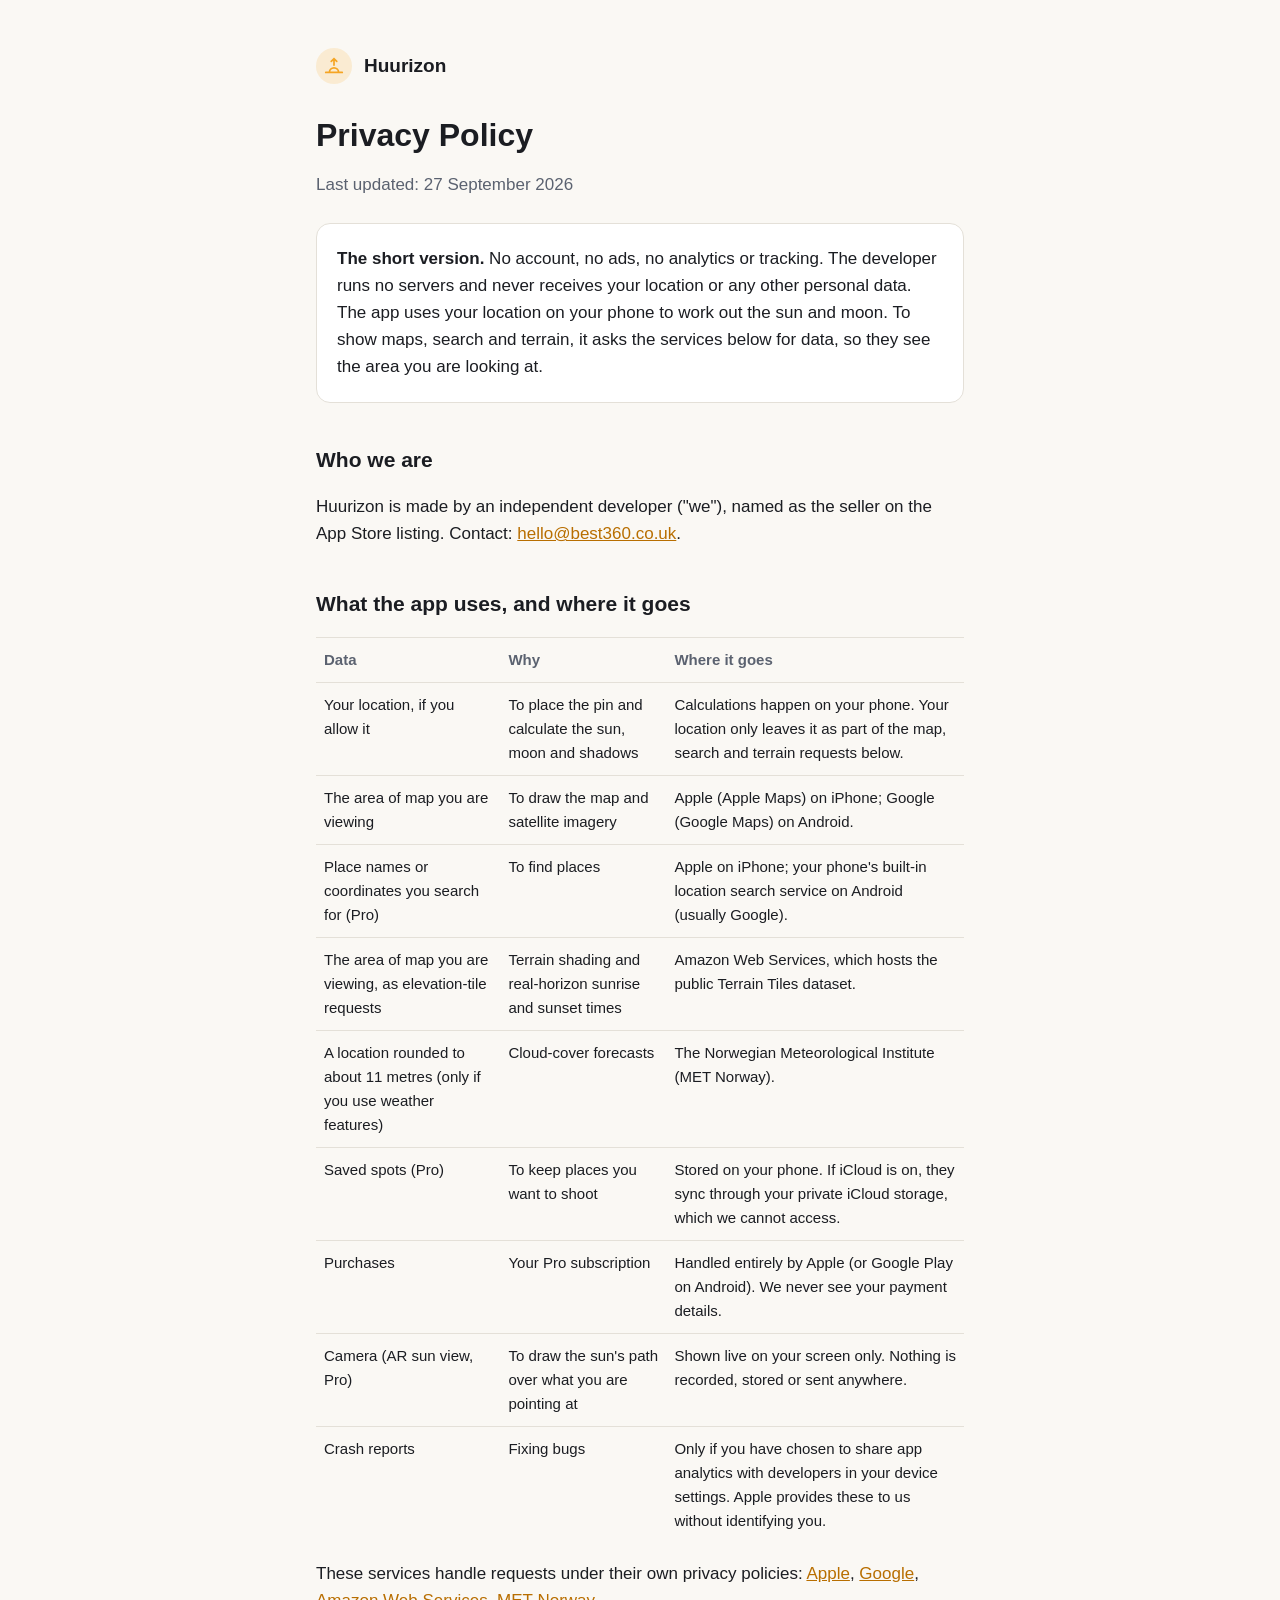
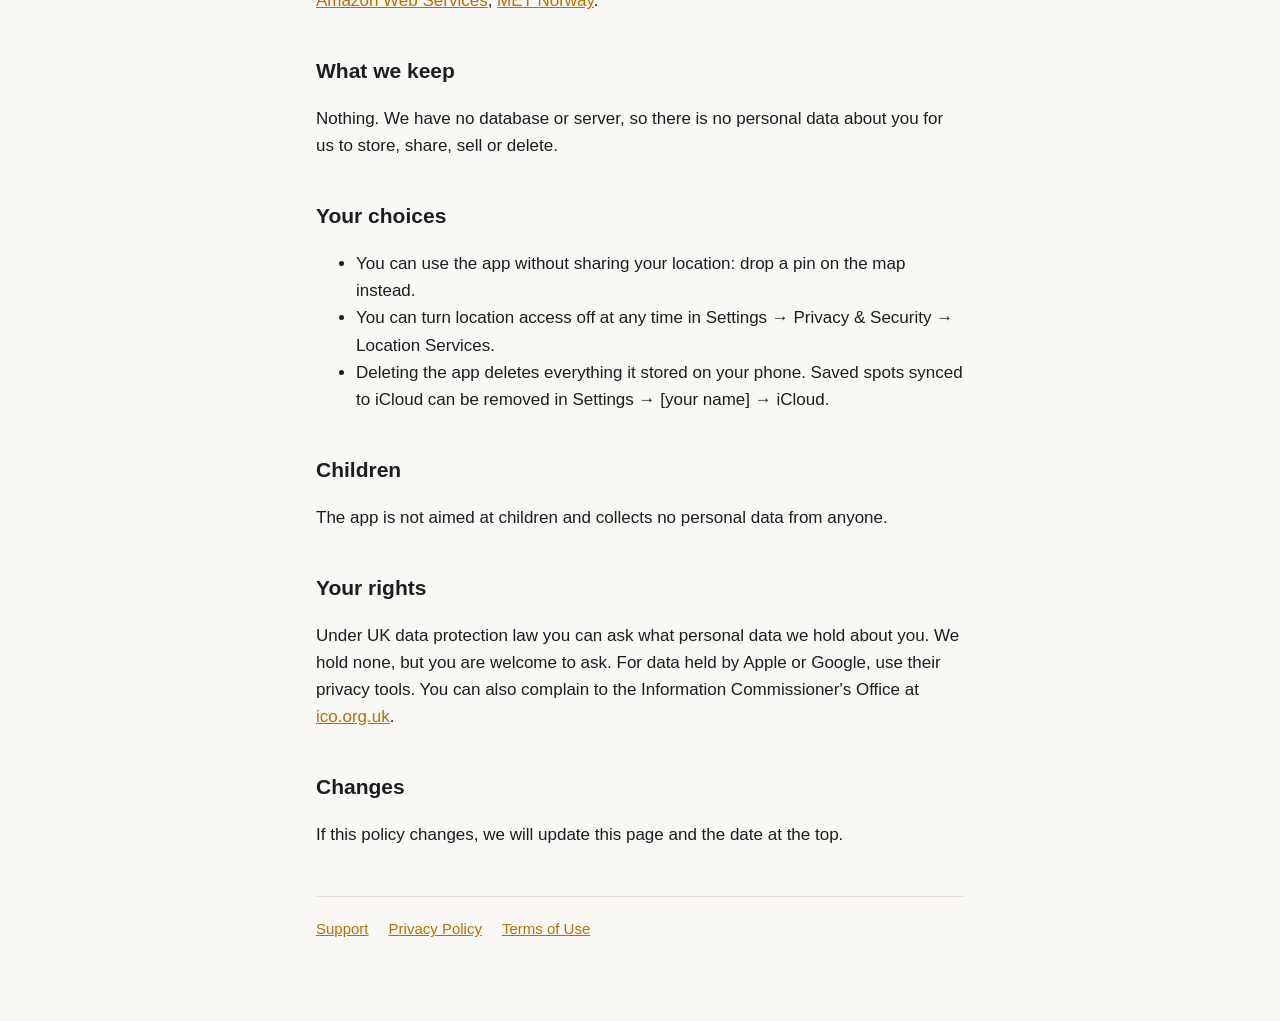
==== privacy.html @ f7f64479 "Add Huurizon support, privacy and terms pages Co-Authored-By: Claude Opus 5.5 <noreply@anthropic.com" ====
<!doctype html>
<html lang="en">
<head><meta charset="utf-8"><meta name="viewport" content="width=device-width, initial-scale=1"><link rel="stylesheet" href="style.css"><title>Huurizon — Privacy Policy</title></head>
<body><main>
<header><span class="mark"><svg width="22" height="22" viewBox="0 0 24 24" fill="none" stroke="#F5A524" stroke-width="1.9" stroke-linecap="round" aria-hidden="true"><path d="M3 19h18M7 19a5 5 0 0110 0M12 4v7M9 7l3-3 3 3"/></svg></span><a href="index.html">Huurizon</a></header>
<h1>Privacy Policy</h1>
<p class="muted">Last updated: 27 September 2026</p>
<div class="summary">
<p><strong>The short version.</strong> No account, no ads, no analytics or tracking. The developer runs no servers and never receives your location or any other personal data. The app uses your location on your phone to work out the sun and moon. To show maps, search and terrain, it asks the services below for data, so they see the area you are looking at.</p>
</div>
<h2>Who we are</h2>
<p>Huurizon is made by an independent developer ("we"), named as the seller on the App Store listing. Contact: <a href="mailto:hello@best360.co.uk">hello@best360.co.uk</a>.</p>
<h2>What the app uses, and where it goes</h2>
<table>
<thead><tr><th>Data</th><th>Why</th><th>Where it goes</th></tr></thead>
<tbody>
<tr><td>Your location, if you allow it</td><td>To place the pin and calculate the sun, moon and shadows</td><td>Calculations happen on your phone. Your location only leaves it as part of the map, search and terrain requests below.</td></tr>
<tr><td>The area of map you are viewing</td><td>To draw the map and satellite imagery</td><td>Apple (Apple Maps) on iPhone; Google (Google Maps) on Android.</td></tr>
<tr><td>Place names or coordinates you search for (Pro)</td><td>To find places</td><td>Apple on iPhone; your phone's built-in location search service on Android (usually Google).</td></tr>
<tr><td>The area of map you are viewing, as elevation-tile requests</td><td>Terrain shading and real-horizon sunrise and sunset times</td><td>Amazon Web Services, which hosts the public Terrain Tiles dataset.</td></tr>
<tr><td>A location rounded to about 11 metres (only if you use weather features)</td><td>Cloud-cover forecasts</td><td>The Norwegian Meteorological Institute (MET Norway).</td></tr>
<tr><td>Saved spots (Pro)</td><td>To keep places you want to shoot</td><td>Stored on your phone. If iCloud is on, they sync through your private iCloud storage, which we cannot access.</td></tr>
<tr><td>Purchases</td><td>Your Pro subscription</td><td>Handled entirely by Apple (or Google Play on Android). We never see your payment details.</td></tr>
<tr><td>Camera (AR sun view, Pro)</td><td>To draw the sun's path over what you are pointing at</td><td>Shown live on your screen only. Nothing is recorded, stored or sent anywhere.</td></tr>
<tr><td>Crash reports</td><td>Fixing bugs</td><td>Only if you have chosen to share app analytics with developers in your device settings. Apple provides these to us without identifying you.</td></tr>
</tbody>
</table>
<p>These services handle requests under their own privacy policies: <a href="https://www.apple.com/legal/privacy/">Apple</a>, <a href="https://policies.google.com/privacy">Google</a>, <a href="https://aws.amazon.com/privacy/">Amazon Web Services</a>, <a href="https://www.met.no/en">MET Norway</a>.</p>
<h2>What we keep</h2>
<p>Nothing. We have no database or server, so there is no personal data about you for us to store, share, sell or delete.</p>
<h2>Your choices</h2>
<ul>
<li>You can use the app without sharing your location: drop a pin on the map instead.</li>
<li>You can turn location access off at any time in Settings → Privacy &amp; Security → Location Services.</li>
<li>Deleting the app deletes everything it stored on your phone. Saved spots synced to iCloud can be removed in Settings → [your name] → iCloud.</li>
</ul>
<h2>Children</h2>
<p>The app is not aimed at children and collects no personal data from anyone.</p>
<h2>Your rights</h2>
<p>Under UK data protection law you can ask what personal data we hold about you. We hold none, but you are welcome to ask. For data held by Apple or Google, use their privacy tools. You can also complain to the Information Commissioner's Office at <a href="https://ico.org.uk">ico.org.uk</a>.</p>
<h2>Changes</h2>
<p>If this policy changes, we will update this page and the date at the top.</p>
<nav><a href="index.html">Support</a><a href="privacy.html">Privacy Policy</a><a href="terms.html">Terms of Use</a></nav>
</main></body>
</html>
---- style.css ----
:root{--bg:#FAF8F4;--text:#1B1D22;--muted:#5B6270;--rule:#E4E0D8;--accent:#B86E00;--card:#FFFFFF}
@media (prefers-color-scheme:dark){:root{--bg:#0E1117;--text:#F3F1EC;--muted:#A6ADBA;--rule:#262B35;--accent:#F5A524;--card:#161A22}}
*{box-sizing:border-box}
body{margin:0;background:var(--bg);color:var(--text);font:17px/1.6 -apple-system,BlinkMacSystemFont,"SF Pro Text","Helvetica Neue",sans-serif;-webkit-font-smoothing:antialiased}
main{max-width:680px;margin:0 auto;padding:48px 16px 80px}
header{display:flex;align-items:center;gap:12px;margin-bottom:32px}
header a{color:var(--text);text-decoration:none;font-weight:700;font-size:19px}
.mark{width:36px;height:36px;border-radius:18px;background:rgba(245,165,36,.16);display:flex;align-items:center;justify-content:center;flex-shrink:0}
h1{font-size:32px;line-height:1.2;margin:0 0 8px}
h2{font-size:21px;margin:40px 0 8px}
p,li{color:var(--text)}
.muted{color:var(--muted)}
a{color:var(--accent)}
table{width:100%;border-collapse:collapse;margin:16px 0;font-size:15px}
th,td{text-align:left;vertical-align:top;padding:10px 8px;border-top:1px solid var(--rule)}
th{color:var(--muted);font-weight:600}
.summary{background:var(--card);border:1px solid var(--rule);border-radius:14px;padding:4px 20px;margin:24px 0}
nav{display:flex;gap:20px;flex-wrap:wrap;margin-top:48px;padding-top:20px;border-top:1px solid var(--rule);font-size:15px}
@media (max-width:520px){table,thead,tbody,tr,th,td{display:block}thead{display:none}td{border-top:0;padding:2px 0}tr{border-top:1px solid var(--rule);padding:10px 0}td:first-child{font-weight:600}}
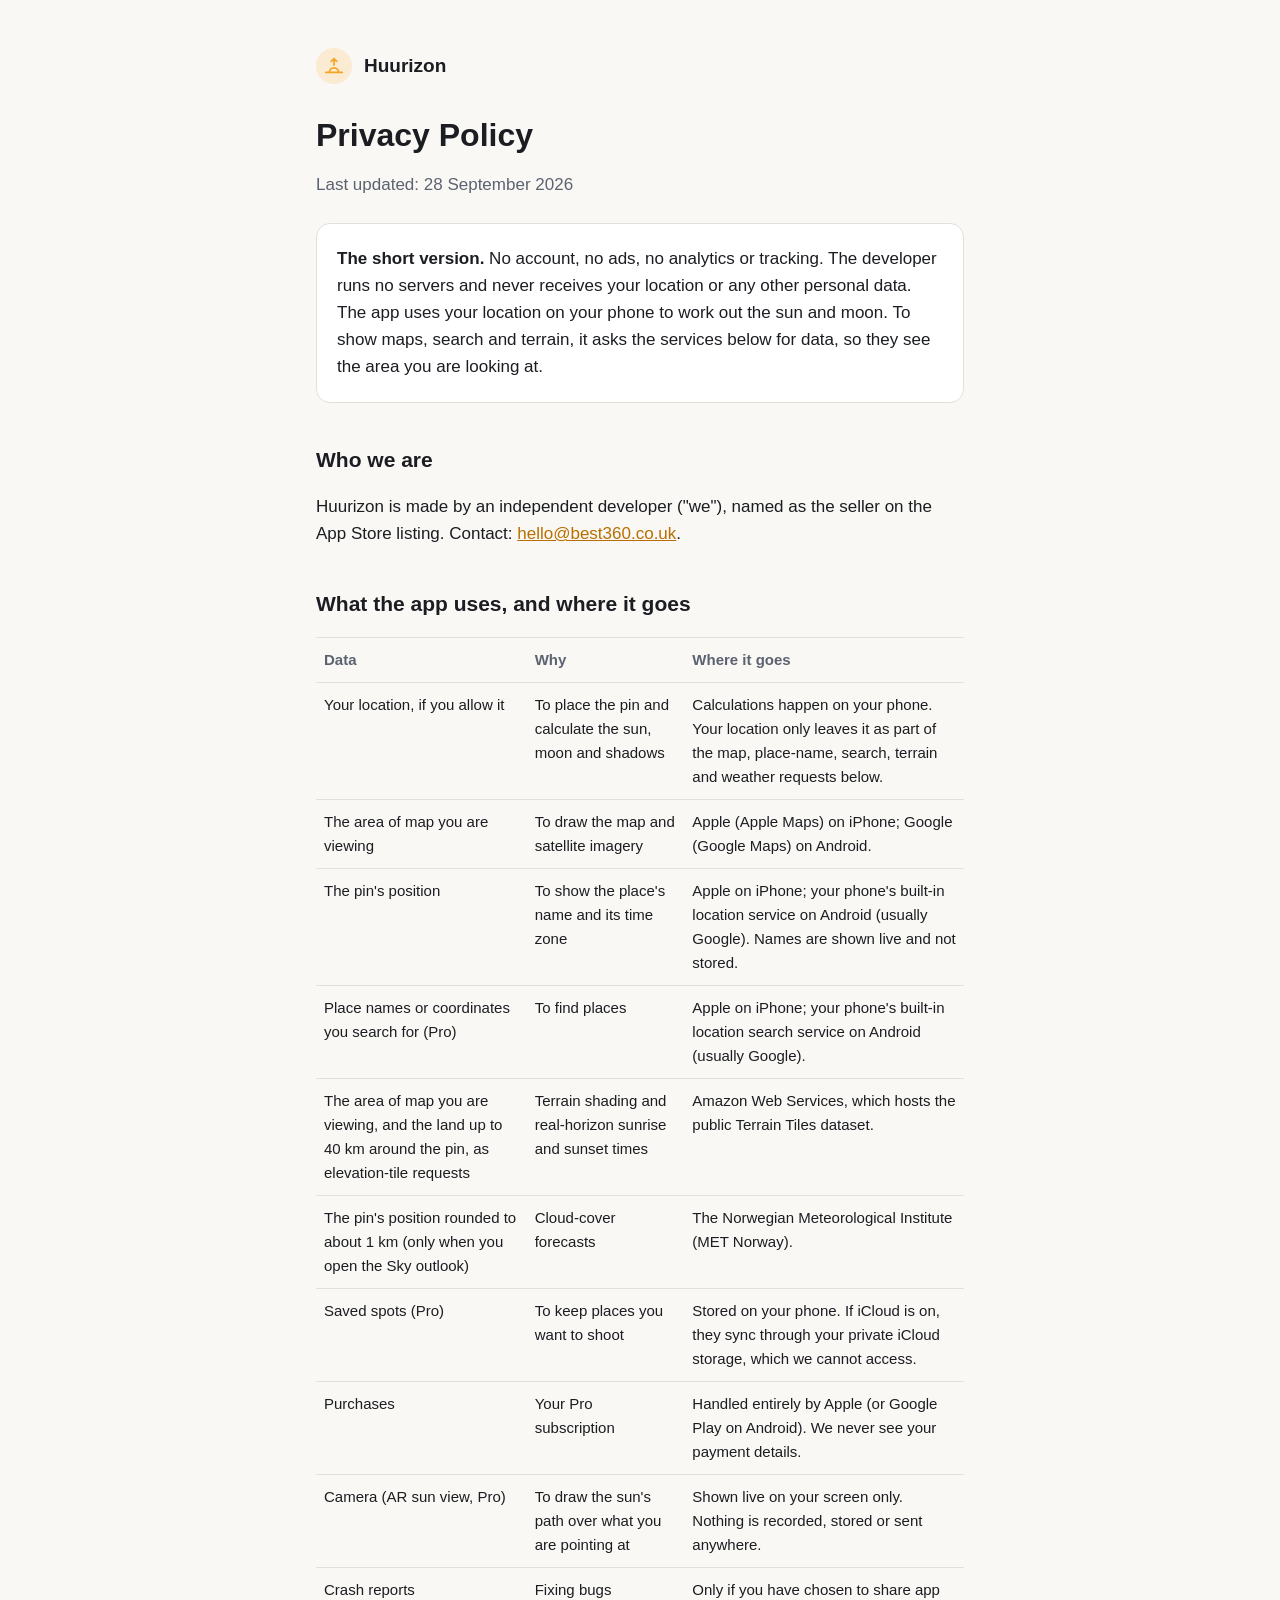
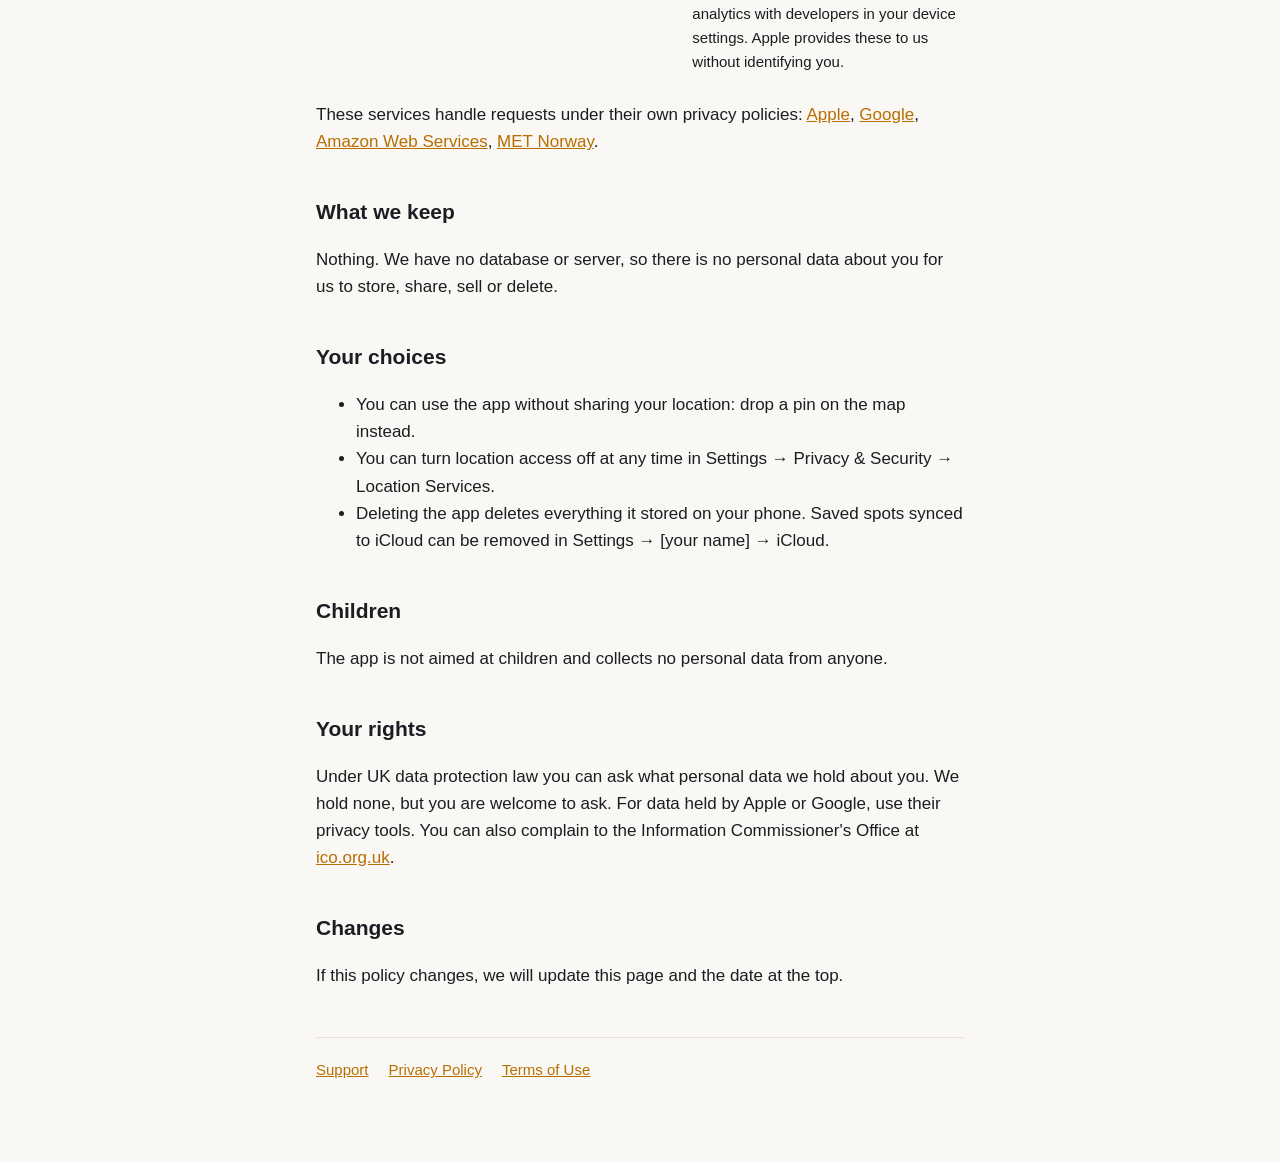
==== commit d0db367b: "Privacy policy: match what the app sends - Pin position goes to Apple (iPhone) or the phone's locati" ====
--- a/privacy.html
+++ b/privacy.html
@@ -4,7 +4,7 @@
 <body><main>
 <header><span class="mark"><svg width="22" height="22" viewBox="0 0 24 24" fill="none" stroke="#F5A524" stroke-width="1.9" stroke-linecap="round" aria-hidden="true"><path d="M3 19h18M7 19a5 5 0 0110 0M12 4v7M9 7l3-3 3 3"/></svg></span><a href="index.html">Huurizon</a></header>
 <h1>Privacy Policy</h1>
-<p class="muted">Last updated: 27 September 2026</p>
+<p class="muted">Last updated: 28 September 2026</p>
 <div class="summary">
 <p><strong>The short version.</strong> No account, no ads, no analytics or tracking. The developer runs no servers and never receives your location or any other personal data. The app uses your location on your phone to work out the sun and moon. To show maps, search and terrain, it asks the services below for data, so they see the area you are looking at.</p>
 </div>
@@ -14,11 +14,12 @@
 <table>
 <thead><tr><th>Data</th><th>Why</th><th>Where it goes</th></tr></thead>
 <tbody>
-<tr><td>Your location, if you allow it</td><td>To place the pin and calculate the sun, moon and shadows</td><td>Calculations happen on your phone. Your location only leaves it as part of the map, search and terrain requests below.</td></tr>
+<tr><td>Your location, if you allow it</td><td>To place the pin and calculate the sun, moon and shadows</td><td>Calculations happen on your phone. Your location only leaves it as part of the map, place-name, search, terrain and weather requests below.</td></tr>
 <tr><td>The area of map you are viewing</td><td>To draw the map and satellite imagery</td><td>Apple (Apple Maps) on iPhone; Google (Google Maps) on Android.</td></tr>
+<tr><td>The pin's position</td><td>To show the place's name and its time zone</td><td>Apple on iPhone; your phone's built-in location service on Android (usually Google). Names are shown live and not stored.</td></tr>
 <tr><td>Place names or coordinates you search for (Pro)</td><td>To find places</td><td>Apple on iPhone; your phone's built-in location search service on Android (usually Google).</td></tr>
-<tr><td>The area of map you are viewing, as elevation-tile requests</td><td>Terrain shading and real-horizon sunrise and sunset times</td><td>Amazon Web Services, which hosts the public Terrain Tiles dataset.</td></tr>
-<tr><td>A location rounded to about 11 metres (only if you use weather features)</td><td>Cloud-cover forecasts</td><td>The Norwegian Meteorological Institute (MET Norway).</td></tr>
+<tr><td>The area of map you are viewing, and the land up to 40 km around the pin, as elevation-tile requests</td><td>Terrain shading and real-horizon sunrise and sunset times</td><td>Amazon Web Services, which hosts the public Terrain Tiles dataset.</td></tr>
+<tr><td>The pin's position rounded to about 1 km (only when you open the Sky outlook)</td><td>Cloud-cover forecasts</td><td>The Norwegian Meteorological Institute (MET Norway).</td></tr>
 <tr><td>Saved spots (Pro)</td><td>To keep places you want to shoot</td><td>Stored on your phone. If iCloud is on, they sync through your private iCloud storage, which we cannot access.</td></tr>
 <tr><td>Purchases</td><td>Your Pro subscription</td><td>Handled entirely by Apple (or Google Play on Android). We never see your payment details.</td></tr>
 <tr><td>Camera (AR sun view, Pro)</td><td>To draw the sun's path over what you are pointing at</td><td>Shown live on your screen only. Nothing is recorded, stored or sent anywhere.</td></tr>
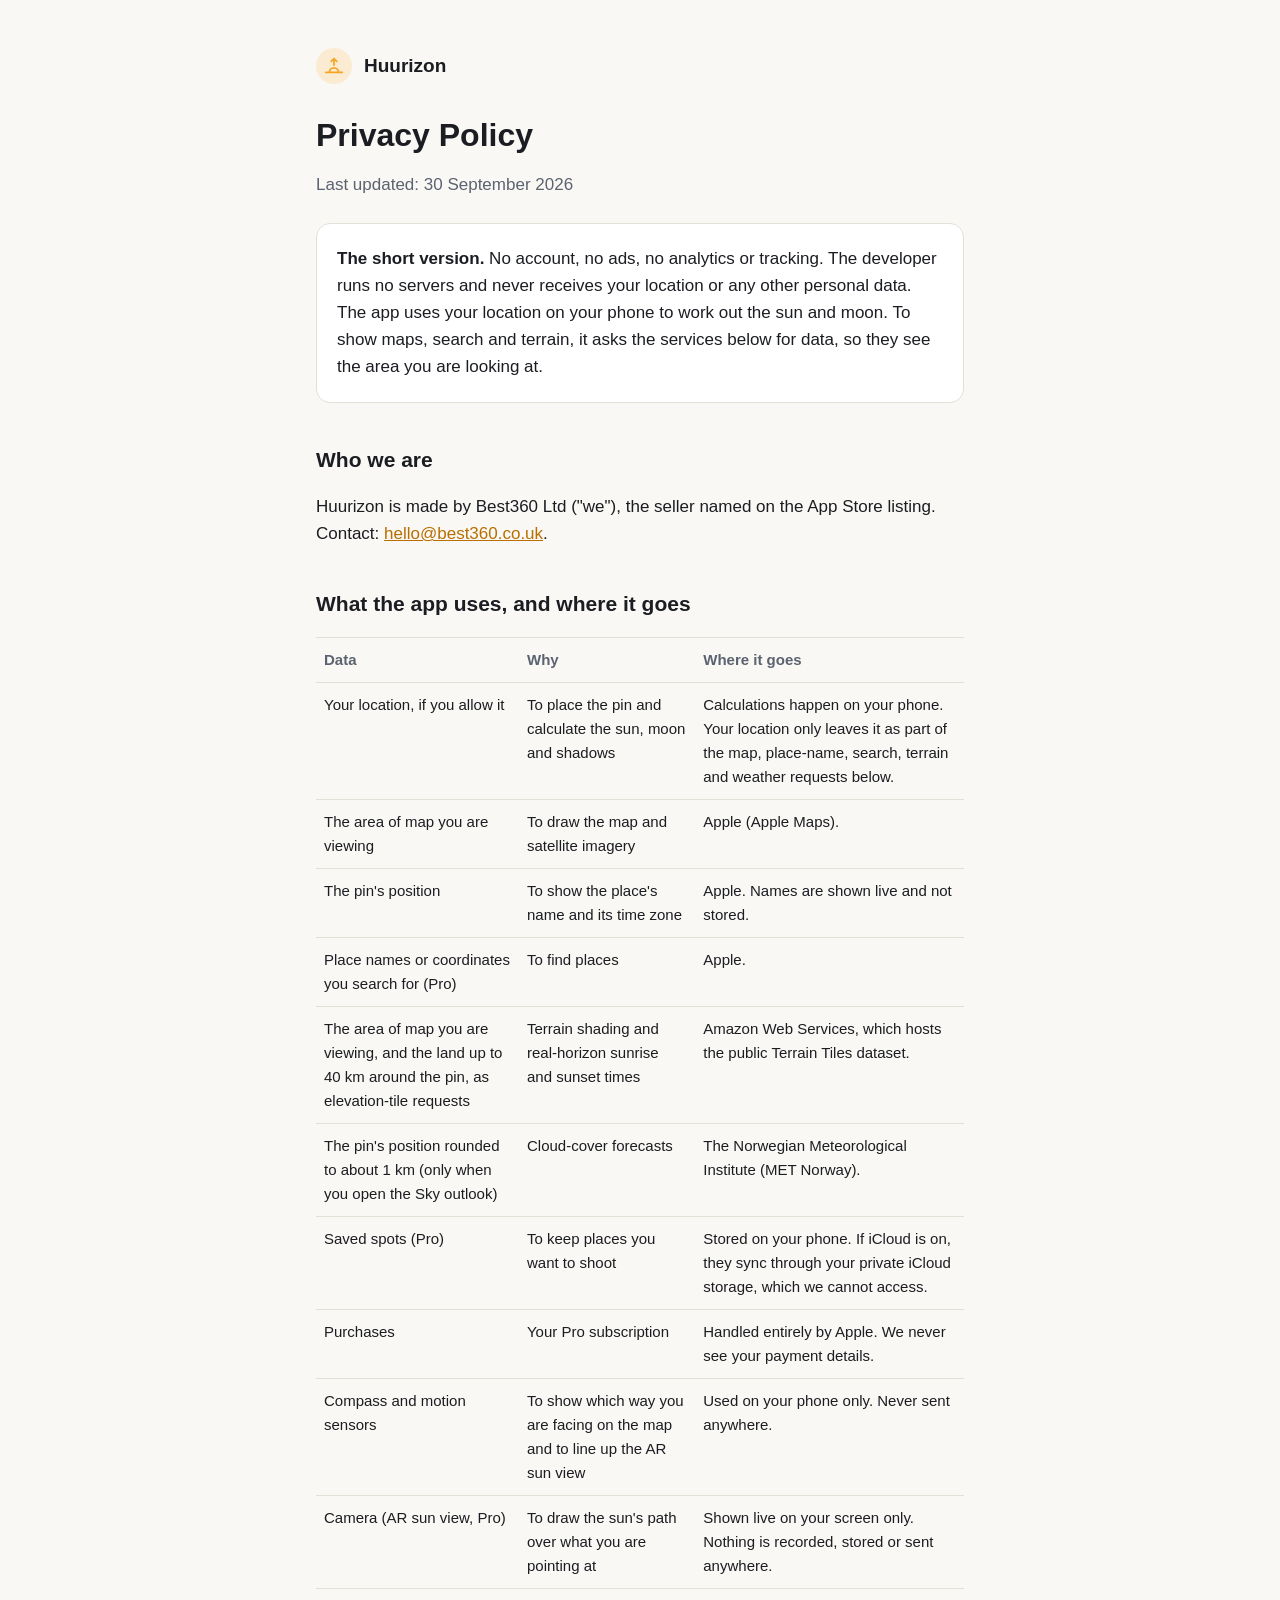
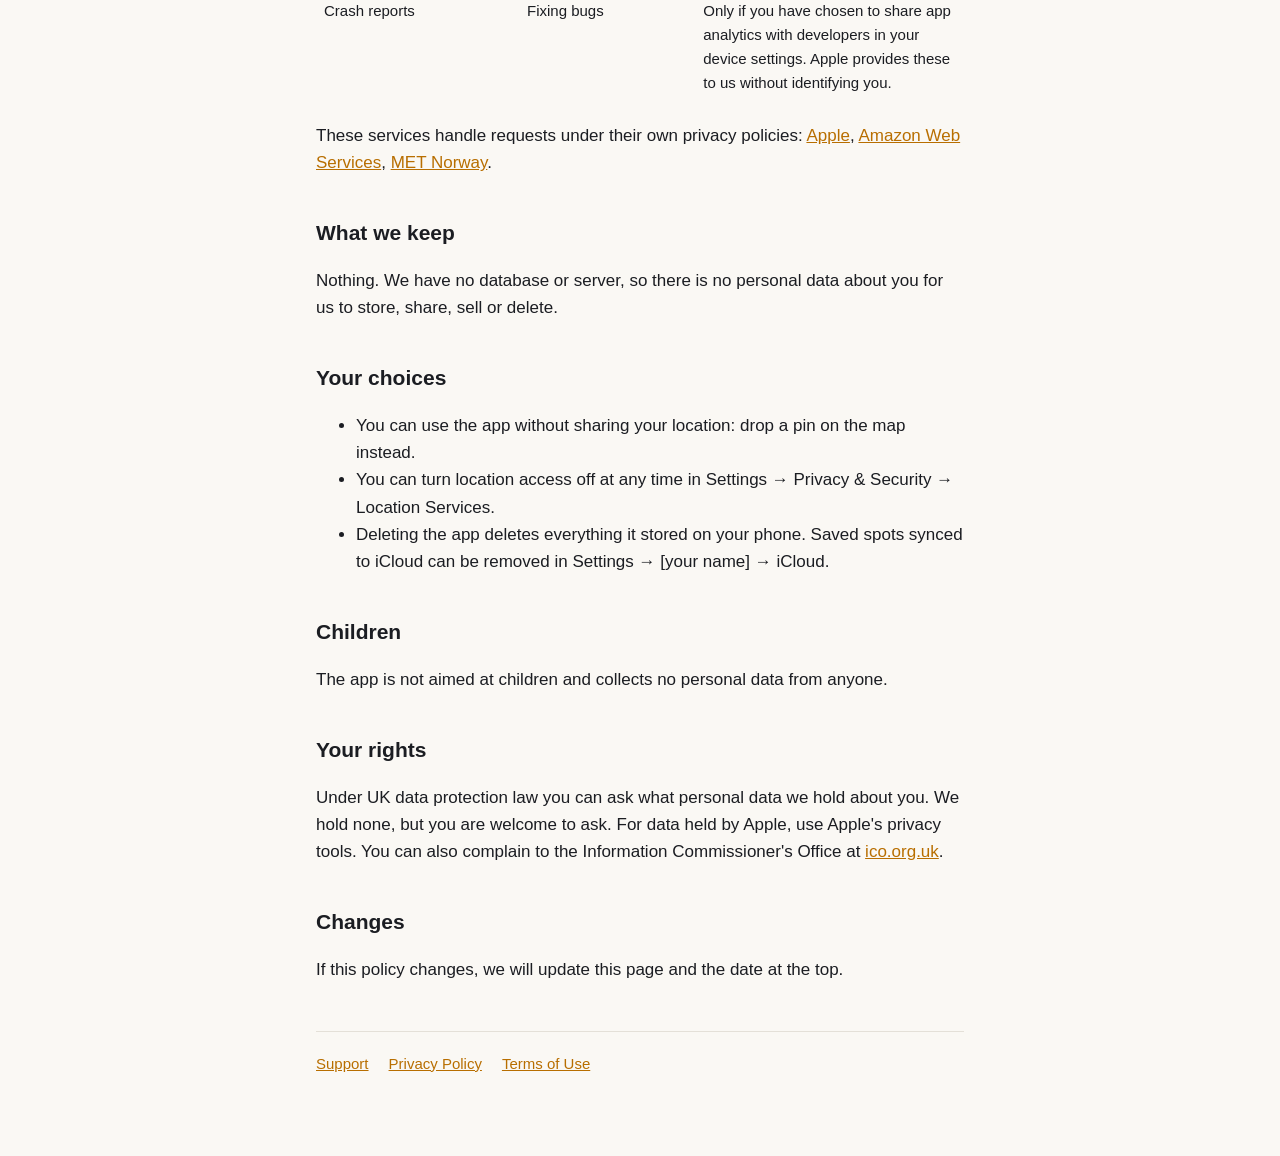
==== commit 744c9e3a: "Privacy and terms: Best360 Ltd, compass, offer codes; iPhone only - Privacy: name Best360 Ltd as the" ====
--- a/privacy.html
+++ b/privacy.html
@@ -4,29 +4,30 @@
 <body><main>
 <header><span class="mark"><svg width="22" height="22" viewBox="0 0 24 24" fill="none" stroke="#F5A524" stroke-width="1.9" stroke-linecap="round" aria-hidden="true"><path d="M3 19h18M7 19a5 5 0 0110 0M12 4v7M9 7l3-3 3 3"/></svg></span><a href="index.html">Huurizon</a></header>
 <h1>Privacy Policy</h1>
-<p class="muted">Last updated: 28 September 2026</p>
+<p class="muted">Last updated: 30 September 2026</p>
 <div class="summary">
 <p><strong>The short version.</strong> No account, no ads, no analytics or tracking. The developer runs no servers and never receives your location or any other personal data. The app uses your location on your phone to work out the sun and moon. To show maps, search and terrain, it asks the services below for data, so they see the area you are looking at.</p>
 </div>
 <h2>Who we are</h2>
-<p>Huurizon is made by an independent developer ("we"), named as the seller on the App Store listing. Contact: <a href="mailto:hello@best360.co.uk">hello@best360.co.uk</a>.</p>
+<p>Huurizon is made by Best360 Ltd ("we"), the seller named on the App Store listing. Contact: <a href="mailto:hello@best360.co.uk">hello@best360.co.uk</a>.</p>
 <h2>What the app uses, and where it goes</h2>
 <table>
 <thead><tr><th>Data</th><th>Why</th><th>Where it goes</th></tr></thead>
 <tbody>
 <tr><td>Your location, if you allow it</td><td>To place the pin and calculate the sun, moon and shadows</td><td>Calculations happen on your phone. Your location only leaves it as part of the map, place-name, search, terrain and weather requests below.</td></tr>
-<tr><td>The area of map you are viewing</td><td>To draw the map and satellite imagery</td><td>Apple (Apple Maps) on iPhone; Google (Google Maps) on Android.</td></tr>
-<tr><td>The pin's position</td><td>To show the place's name and its time zone</td><td>Apple on iPhone; your phone's built-in location service on Android (usually Google). Names are shown live and not stored.</td></tr>
-<tr><td>Place names or coordinates you search for (Pro)</td><td>To find places</td><td>Apple on iPhone; your phone's built-in location search service on Android (usually Google).</td></tr>
+<tr><td>The area of map you are viewing</td><td>To draw the map and satellite imagery</td><td>Apple (Apple Maps).</td></tr>
+<tr><td>The pin's position</td><td>To show the place's name and its time zone</td><td>Apple. Names are shown live and not stored.</td></tr>
+<tr><td>Place names or coordinates you search for (Pro)</td><td>To find places</td><td>Apple.</td></tr>
 <tr><td>The area of map you are viewing, and the land up to 40 km around the pin, as elevation-tile requests</td><td>Terrain shading and real-horizon sunrise and sunset times</td><td>Amazon Web Services, which hosts the public Terrain Tiles dataset.</td></tr>
 <tr><td>The pin's position rounded to about 1 km (only when you open the Sky outlook)</td><td>Cloud-cover forecasts</td><td>The Norwegian Meteorological Institute (MET Norway).</td></tr>
 <tr><td>Saved spots (Pro)</td><td>To keep places you want to shoot</td><td>Stored on your phone. If iCloud is on, they sync through your private iCloud storage, which we cannot access.</td></tr>
-<tr><td>Purchases</td><td>Your Pro subscription</td><td>Handled entirely by Apple (or Google Play on Android). We never see your payment details.</td></tr>
+<tr><td>Purchases</td><td>Your Pro subscription</td><td>Handled entirely by Apple. We never see your payment details.</td></tr>
+<tr><td>Compass and motion sensors</td><td>To show which way you are facing on the map and to line up the AR sun view</td><td>Used on your phone only. Never sent anywhere.</td></tr>
 <tr><td>Camera (AR sun view, Pro)</td><td>To draw the sun's path over what you are pointing at</td><td>Shown live on your screen only. Nothing is recorded, stored or sent anywhere.</td></tr>
 <tr><td>Crash reports</td><td>Fixing bugs</td><td>Only if you have chosen to share app analytics with developers in your device settings. Apple provides these to us without identifying you.</td></tr>
 </tbody>
 </table>
-<p>These services handle requests under their own privacy policies: <a href="https://www.apple.com/legal/privacy/">Apple</a>, <a href="https://policies.google.com/privacy">Google</a>, <a href="https://aws.amazon.com/privacy/">Amazon Web Services</a>, <a href="https://www.met.no/en">MET Norway</a>.</p>
+<p>These services handle requests under their own privacy policies: <a href="https://www.apple.com/legal/privacy/">Apple</a>, <a href="https://aws.amazon.com/privacy/">Amazon Web Services</a>, <a href="https://www.met.no/en">MET Norway</a>.</p>
 <h2>What we keep</h2>
 <p>Nothing. We have no database or server, so there is no personal data about you for us to store, share, sell or delete.</p>
 <h2>Your choices</h2>
@@ -38,7 +39,7 @@
 <h2>Children</h2>
 <p>The app is not aimed at children and collects no personal data from anyone.</p>
 <h2>Your rights</h2>
-<p>Under UK data protection law you can ask what personal data we hold about you. We hold none, but you are welcome to ask. For data held by Apple or Google, use their privacy tools. You can also complain to the Information Commissioner's Office at <a href="https://ico.org.uk">ico.org.uk</a>.</p>
+<p>Under UK data protection law you can ask what personal data we hold about you. We hold none, but you are welcome to ask. For data held by Apple, use Apple's privacy tools. You can also complain to the Information Commissioner's Office at <a href="https://ico.org.uk">ico.org.uk</a>.</p>
 <h2>Changes</h2>
 <p>If this policy changes, we will update this page and the date at the top.</p>
 <nav><a href="index.html">Support</a><a href="privacy.html">Privacy Policy</a><a href="terms.html">Terms of Use</a></nav>
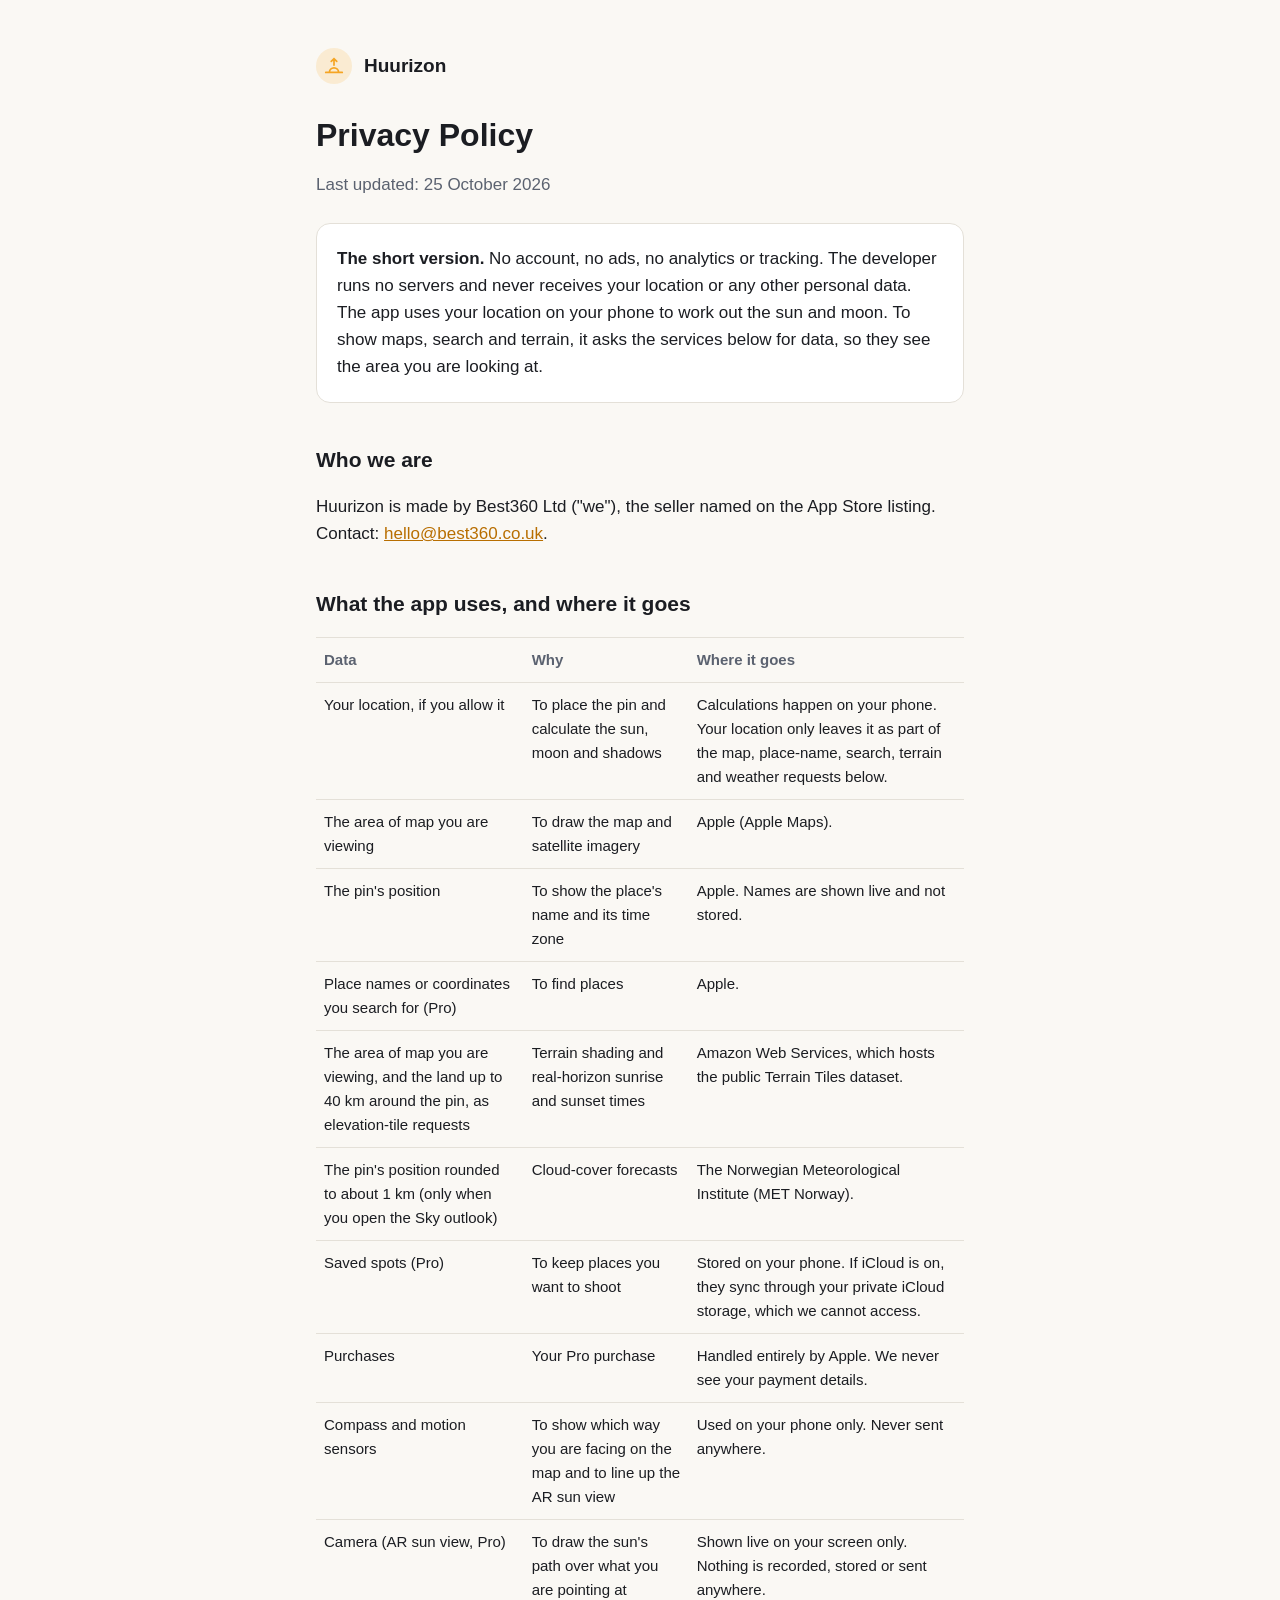
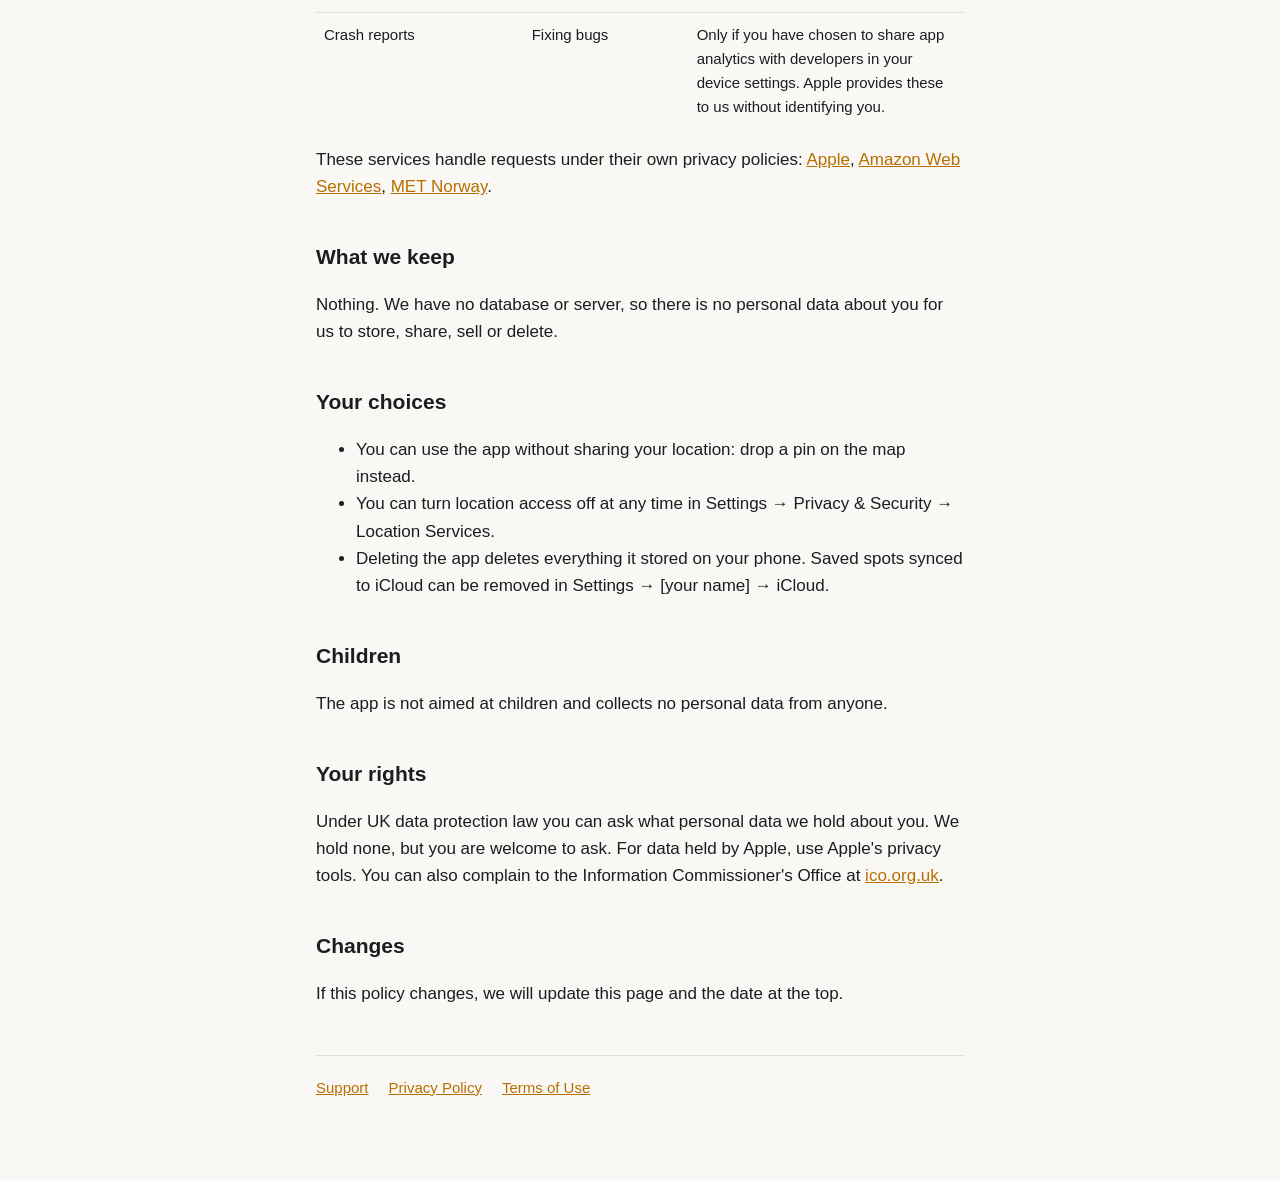
==== commit d1fad4f1: "Pro is a one-time £29.99 purchase, not a subscription Support, privacy and terms pages updated; last" ====
--- a/privacy.html
+++ b/privacy.html
@@ -4,7 +4,7 @@
 <body><main>
 <header><span class="mark"><svg width="22" height="22" viewBox="0 0 24 24" fill="none" stroke="#F5A524" stroke-width="1.9" stroke-linecap="round" aria-hidden="true"><path d="M3 19h18M7 19a5 5 0 0110 0M12 4v7M9 7l3-3 3 3"/></svg></span><a href="index.html">Huurizon</a></header>
 <h1>Privacy Policy</h1>
-<p class="muted">Last updated: 30 September 2026</p>
+<p class="muted">Last updated: 25 October 2026</p>
 <div class="summary">
 <p><strong>The short version.</strong> No account, no ads, no analytics or tracking. The developer runs no servers and never receives your location or any other personal data. The app uses your location on your phone to work out the sun and moon. To show maps, search and terrain, it asks the services below for data, so they see the area you are looking at.</p>
 </div>
@@ -21,7 +21,7 @@
 <tr><td>The area of map you are viewing, and the land up to 40 km around the pin, as elevation-tile requests</td><td>Terrain shading and real-horizon sunrise and sunset times</td><td>Amazon Web Services, which hosts the public Terrain Tiles dataset.</td></tr>
 <tr><td>The pin's position rounded to about 1 km (only when you open the Sky outlook)</td><td>Cloud-cover forecasts</td><td>The Norwegian Meteorological Institute (MET Norway).</td></tr>
 <tr><td>Saved spots (Pro)</td><td>To keep places you want to shoot</td><td>Stored on your phone. If iCloud is on, they sync through your private iCloud storage, which we cannot access.</td></tr>
-<tr><td>Purchases</td><td>Your Pro subscription</td><td>Handled entirely by Apple. We never see your payment details.</td></tr>
+<tr><td>Purchases</td><td>Your Pro purchase</td><td>Handled entirely by Apple. We never see your payment details.</td></tr>
 <tr><td>Compass and motion sensors</td><td>To show which way you are facing on the map and to line up the AR sun view</td><td>Used on your phone only. Never sent anywhere.</td></tr>
 <tr><td>Camera (AR sun view, Pro)</td><td>To draw the sun's path over what you are pointing at</td><td>Shown live on your screen only. Nothing is recorded, stored or sent anywhere.</td></tr>
 <tr><td>Crash reports</td><td>Fixing bugs</td><td>Only if you have chosen to share app analytics with developers in your device settings. Apple provides these to us without identifying you.</td></tr>
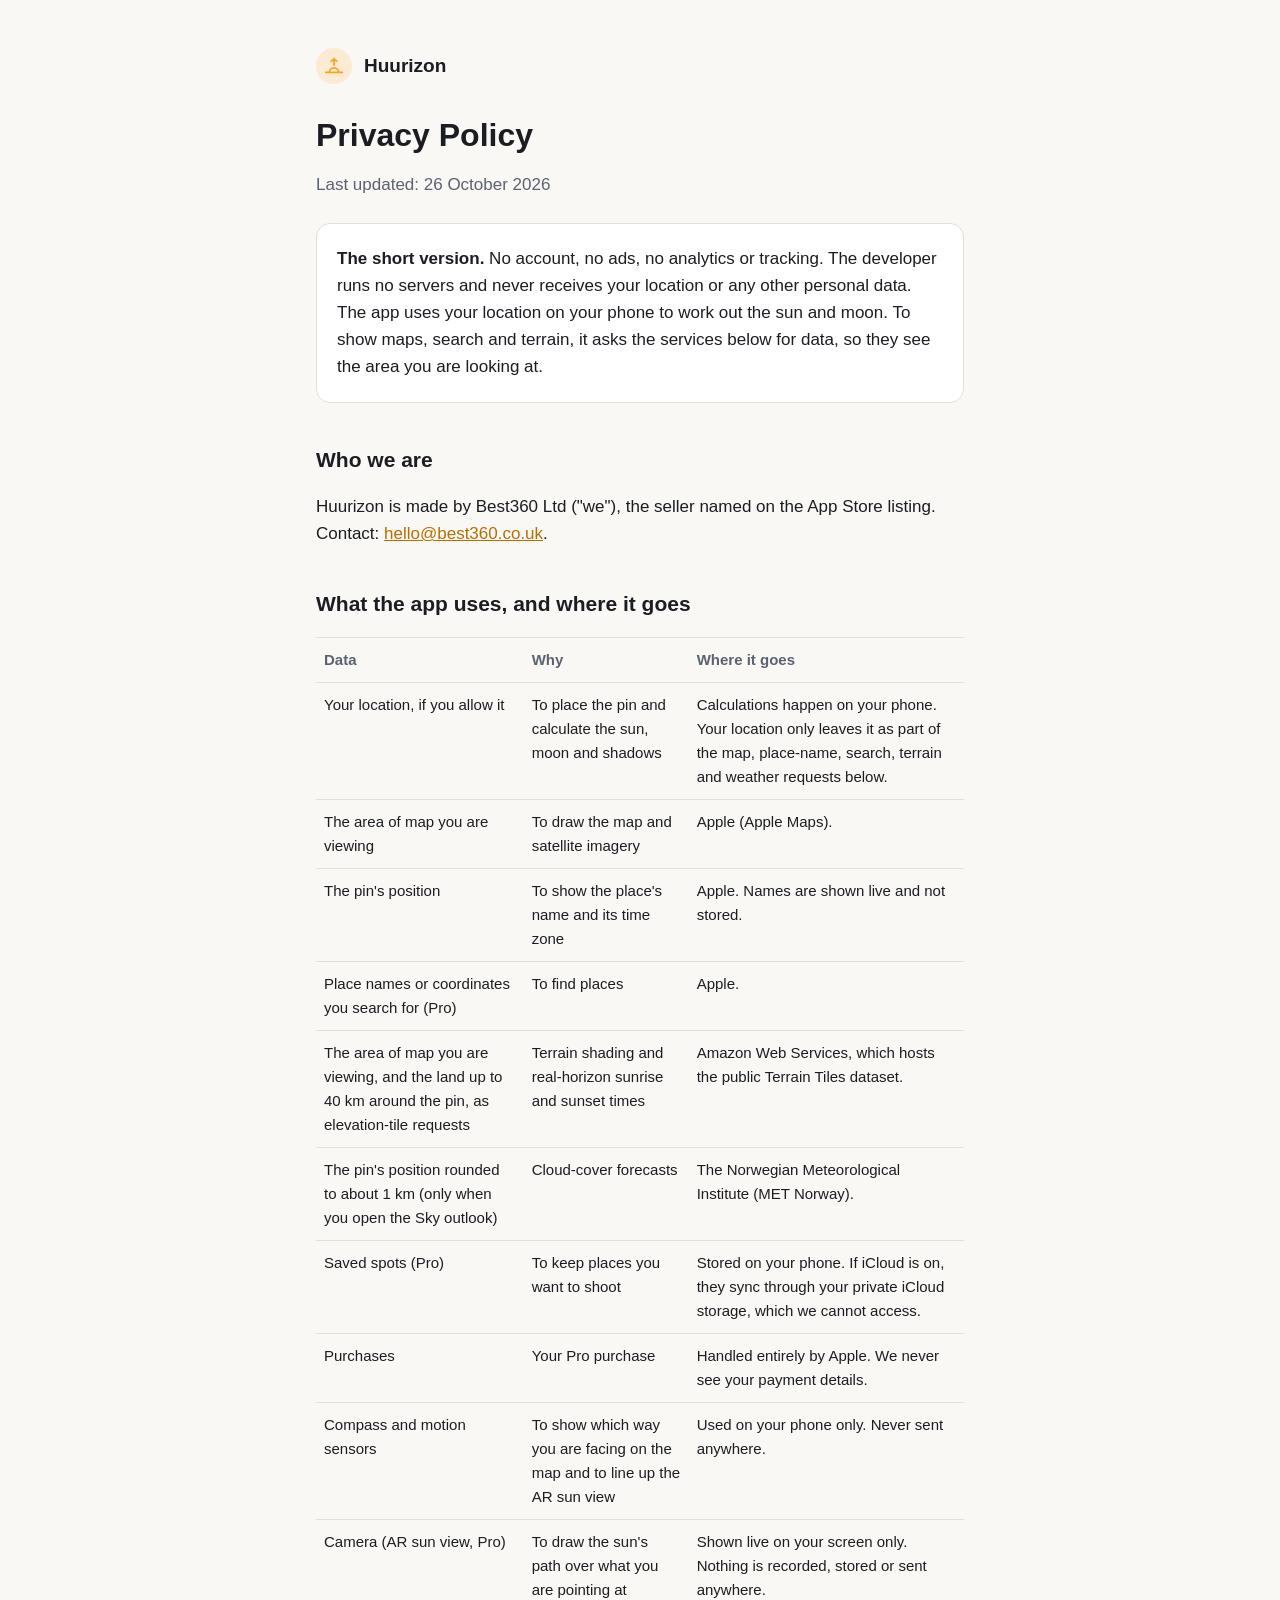
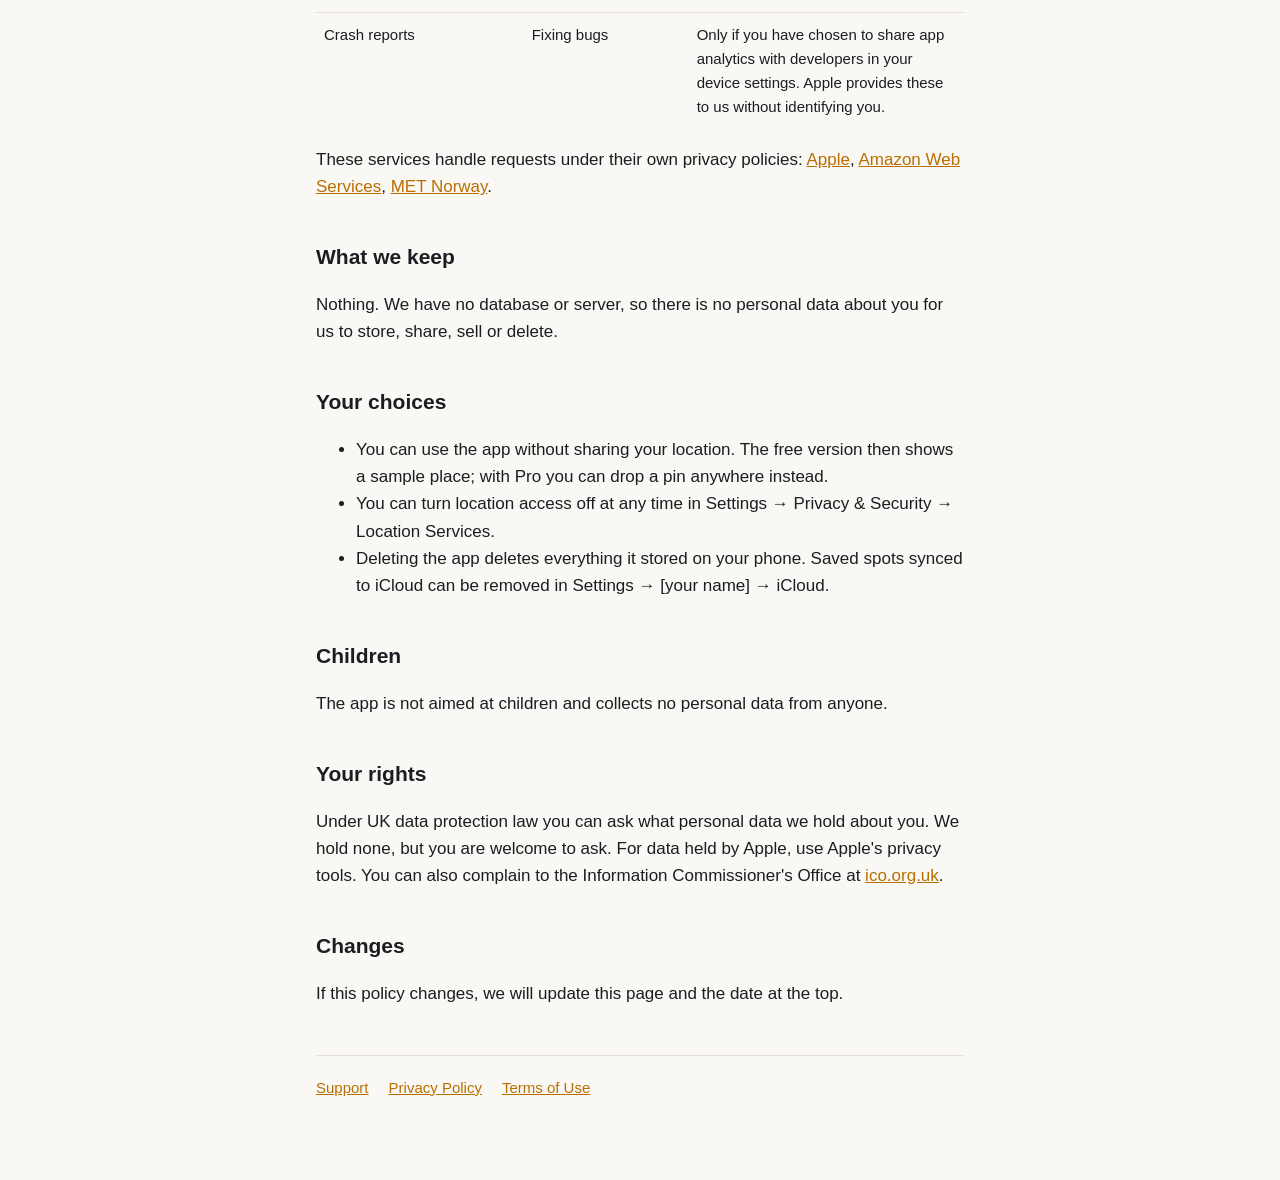
==== commit 38d6fa93: "Free shows the sun where you are; Pro plans anywhere Support, terms and privacy pages updated (priva" ====
--- a/privacy.html
+++ b/privacy.html
@@ -4,7 +4,7 @@
 <body><main>
 <header><span class="mark"><svg width="22" height="22" viewBox="0 0 24 24" fill="none" stroke="#F5A524" stroke-width="1.9" stroke-linecap="round" aria-hidden="true"><path d="M3 19h18M7 19a5 5 0 0110 0M12 4v7M9 7l3-3 3 3"/></svg></span><a href="index.html">Huurizon</a></header>
 <h1>Privacy Policy</h1>
-<p class="muted">Last updated: 25 October 2026</p>
+<p class="muted">Last updated: 26 October 2026</p>
 <div class="summary">
 <p><strong>The short version.</strong> No account, no ads, no analytics or tracking. The developer runs no servers and never receives your location or any other personal data. The app uses your location on your phone to work out the sun and moon. To show maps, search and terrain, it asks the services below for data, so they see the area you are looking at.</p>
 </div>
@@ -32,7 +32,7 @@
 <p>Nothing. We have no database or server, so there is no personal data about you for us to store, share, sell or delete.</p>
 <h2>Your choices</h2>
 <ul>
-<li>You can use the app without sharing your location: drop a pin on the map instead.</li>
+<li>You can use the app without sharing your location. The free version then shows a sample place; with Pro you can drop a pin anywhere instead.</li>
 <li>You can turn location access off at any time in Settings → Privacy &amp; Security → Location Services.</li>
 <li>Deleting the app deletes everything it stored on your phone. Saved spots synced to iCloud can be removed in Settings → [your name] → iCloud.</li>
 </ul>
